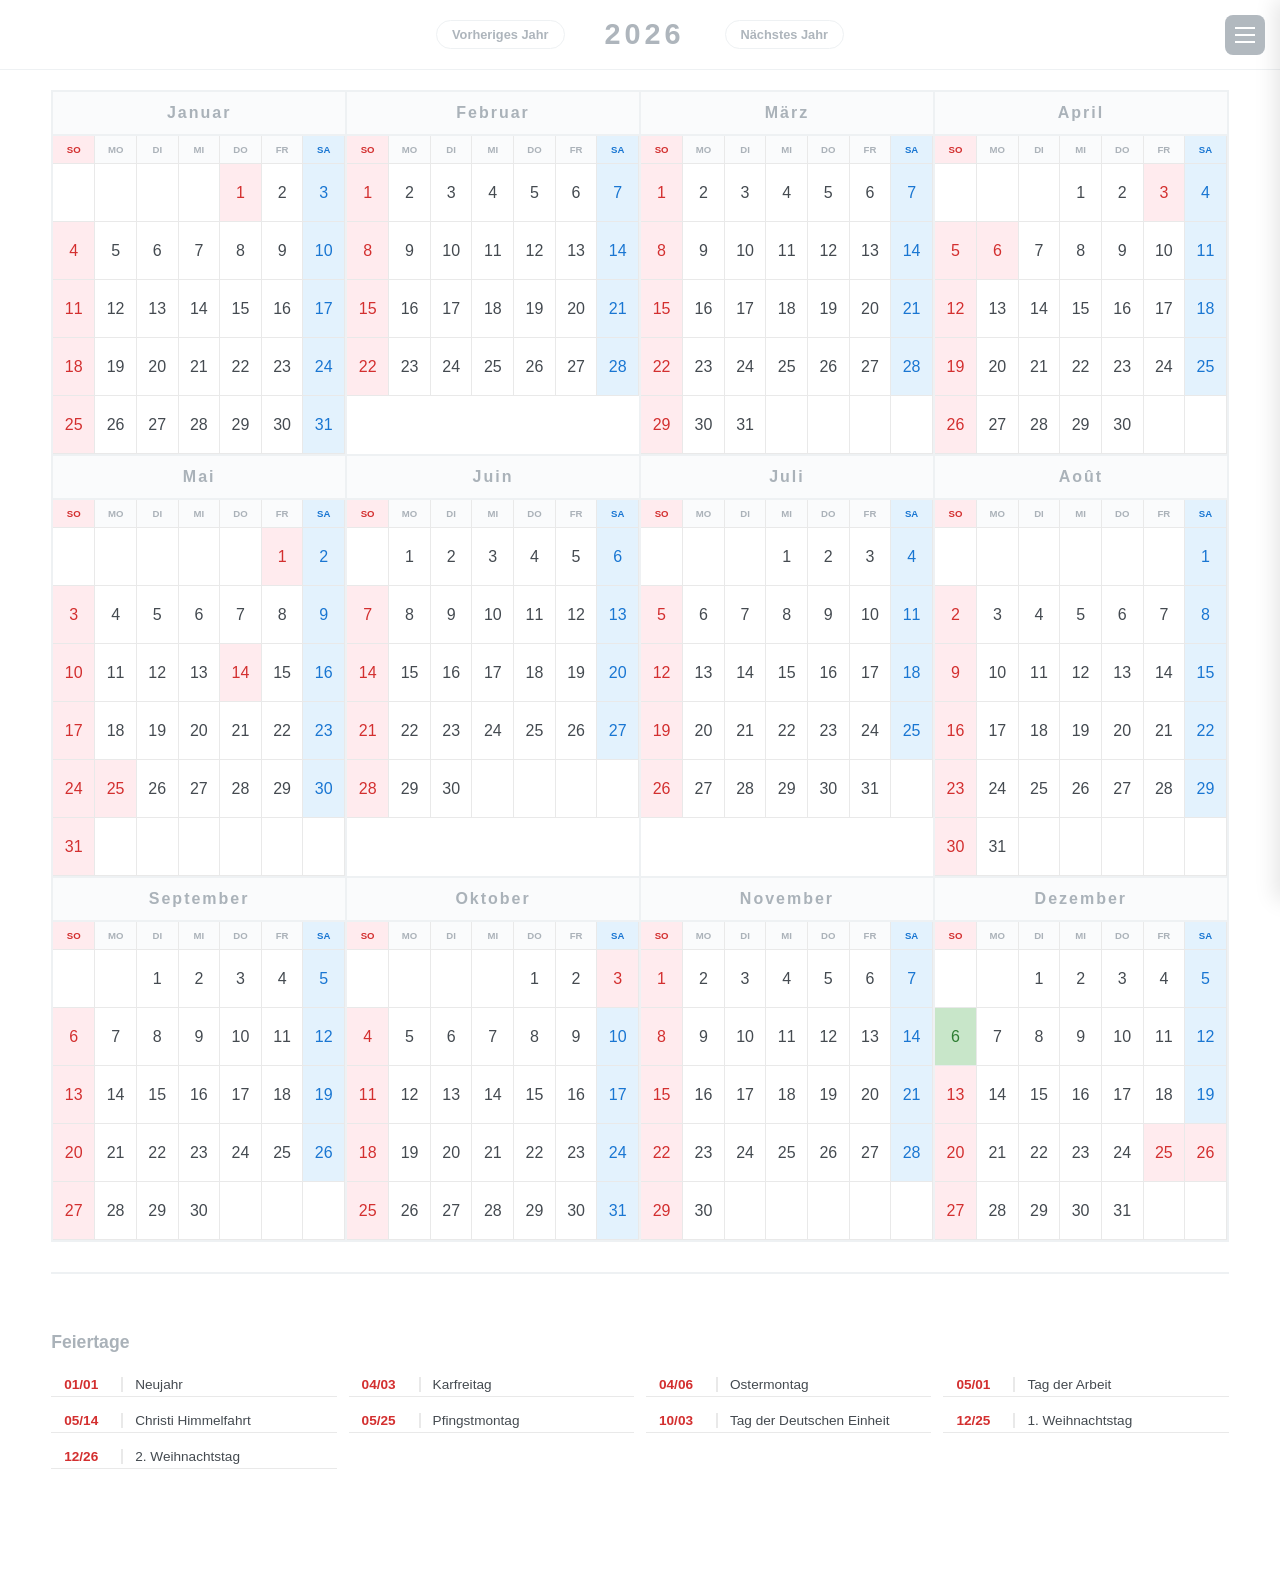
==== de/index.html @ ae0143c9 "add responsive" ====
<!DOCTYPE html>
<html lang="de">
<head>
    <meta charset="UTF-8">
    <meta name="viewport" content="width=device-width, initial-scale=1.0">
    <title>fazzCalendar - DE</title>
    <link rel="stylesheet" href="../css/style.css">
    <link rel="icon" href="../images/favicon.ico">
    <link rel="canonical" href="https://fazzcalendar.netlify.app/de/">
    <link rel="alternate" hreflang="ja" href="https://fazzcalendar.netlify.app/ja/" />
    <link rel="alternate" hreflang="en" href="https://fazzcalendar.netlify.app/en/" />
    <link rel="alternate" hreflang="fr" href="https://fazzcalendar.netlify.app/fr/" />
    <link rel="alternate" hreflang="de" href="https://fazzcalendar.netlify.app/de/" />
    <link rel="alternate" hreflang="es" href="https://fazzcalendar.netlify.app/es/" />
    <link rel="alternate" hreflang="it" href="https://fazzcalendar.netlify.app/it/" />
    <link rel="alternate" hreflang="x-default" href="https://fazzcalendar.netlify.app/en/" />
</head>
<body>
    <header class="top-header">
        <button class="header-btn" id="prevBtn"></button>
        <div class="year-display-top" id="yearDisplayTop" onclick="openYearModal()"></div>
        <button class="header-btn" id="nextBtn"></button>
    </header>

    <div class="year-modal" id="yearModal">
        <div class="year-modal-header" id="modalTitle"></div>
        <div class="year-list" id="yearList"></div>
        <div class="year-modal-footer">
            <button class="modal-close-btn" id="modalCloseBtn" onclick="closeYearModal()"></button>
        </div>
    </div>

    <div class="menu-icon" onclick="toggleMenu()"><span></span><span></span><span></span></div>
    <div class="panel-overlay" id="overlay" onclick="handleOverlayClick()"></div>

    <div class="side-panel" id="sidePanel">
        <div class="menu-section">
            <span class="menu-label">MODE</span>
            <div class="btn-group">
                <button id="themeLight" class="btn-toggle" onclick="updateURLParam('theme', 'light')">Light</button>
                <button id="themeDark" class="btn-toggle" onclick="updateURLParam('theme', 'dark')">Dark</button>
            </div>
        </div>
        <div class="menu-section"><span class="menu-label">LANGUAGE</span><div class="btn-group" id="langSelector"><button class="btn-toggle" onclick="navigateLanguage('ja')">JP</button><button class="btn-toggle" onclick="navigateLanguage('en')">EN</button><button class="btn-toggle" onclick="navigateLanguage('fr')">FR</button><button class="btn-toggle" onclick="navigateLanguage('de')">DE</button><button class="btn-toggle" onclick="navigateLanguage('es')">ES</button><button class="btn-toggle" onclick="navigateLanguage('it')">IT</button></div></div>
        <div class="menu-section"><span class="menu-label">WEEK START</span><div class="btn-group"><button id="startSun" class="btn-toggle" onclick="updateURLParam('start', '0')">Sun</button><button id="startMon" class="btn-toggle" onclick="updateURLParam('start', '1')">Mon</button></div></div>
        <div class="menu-section" id="rokuyoMenu"><span class="menu-label">ROKUYO</span><div class="btn-group"><button id="rokuyoOn" class="btn-toggle" onclick="updateURLParam('rokuyo', 'true')">ON</button><button id="rokuyoOff" class="btn-toggle" onclick="updateURLParam('rokuyo', 'false')">OFF</button></div></div>
    </div>

    <div class="main-wrapper">
        <div class="year-container" id="yearContainer"></div>
        <div class="holiday-list-section"><h3 id="holidayListTitle" style="margin-bottom:20px; font-size:1.1rem; color:var(--btn-gray);"></h3><div class="holiday-grid" id="holidayGrid"></div></div>
    </div>

    <script>
        const DEFAULTS = {
            lang: 'de'
        };
    </script>
    <script src="../javascript/calendar.js"></script>
</body>
</html>
---- css/style.css ----
:root {
    --border-main: #eef1f3; --border-sub: #e9e9e9;
    --bg-body: #ffffff; --bg-card: #ffffff; --bg-header: #fafbfc;
    --text-main: #444a50; 
    --bg-sun-holiday: #ffebee; 
    --bg-sat: #e3f2fd; 
    --color-sun-holiday: #d32f2f; 
    --color-sat: #1976d2; --btn-gray: #aab2b9; --panel-bg: #ffffff;
    --bg-today: #c8e6c9; --text-today: #2e7d32;
}
[data-theme="dark"] {
    --bg-body: #121416; --bg-card: #1c1e22; --bg-header: #24272b;
    --text-main: #d1d2d5; --border-main: #2d3136; --border-sub: #24272b;
    --bg-sun-holiday: #3c1e1e; --bg-sat: #1a2a3a; 
    --color-sun-holiday: #ff8a80; --color-sat: #64b5f6;
    --btn-gray: #5a626a; --panel-bg: #1c1e22;
    --bg-today: #1b3a24; --text-today: #a5d6a7;
}

html, body { 
    margin: 0; padding: 0; background: var(--bg-body); 
    font-family: "Helvetica Neue", Arial, sans-serif; 
    color: var(--text-main); transition: 0.3s; 
}
        
.top-header {
    position: fixed; top: 0; left: 0; width: 100%; height: 70px;
    background: var(--bg-body); opacity: 0.95; backdrop-filter: blur(15px);
    display: flex; justify-content: center; align-items: center;
    border-bottom: 1px solid var(--border-main); z-index: 1500; gap: 20px;
    padding: 0 10px; box-sizing: border-box;
}
.year-display-top { 
    font-size: 1.8rem; font-weight: 700; color: var(--btn-gray); letter-spacing: 4px; 
    min-width: 100px; text-align: center; cursor: pointer; transition: 0.2s;
    padding: 5px 10px; border-radius: 8px;
}
.year-display-top:hover { background: var(--bg-header); color: var(--text-main); }

.header-btn {
    background: transparent; border: 1.5px solid var(--border-main); color: var(--btn-gray);
    padding: 6px 15px; border-radius: 20px; cursor: pointer; font-size: 0.8rem; font-weight: 600;
    white-space: nowrap;
}

/* 年選択モーダル */
.year-modal {
    position: fixed; top: 50%; left: 50%; transform: translate(-50%, -50%) scale(0.9);
    width: 260px; max-height: 400px; background: var(--panel-bg);
    border-radius: 16px; box-shadow: 0 10px 40px rgba(0,0,0,0.2);
    z-index: 3000; display: none; flex-direction: column; opacity: 0; transition: 0.2s;
}
.year-modal.show { display: flex; opacity: 1; transform: translate(-50%, -50%) scale(1); }
.year-modal-header { padding: 15px; text-align: center; font-weight: 700; border-bottom: 1px solid var(--border-main); color: var(--btn-gray); font-size: 0.9rem;}
.year-list { overflow-y: auto; flex-grow: 1; padding: 5px 0; }
.year-item { padding: 10px; text-align: center; cursor: pointer; font-size: 1.1rem; transition: 0.1s; font-weight: 500;}
.year-item:hover { background: var(--bg-header); color: var(--color-sat); }
.year-item.active { font-weight: 700; color: var(--color-sat); background: var(--bg-sat); }
.year-modal-footer { padding: 12px; border-top: 1px solid var(--border-main); text-align: center; }
.modal-close-btn { background: var(--btn-gray); color: #fff; border: none; padding: 8px 24px; border-radius: 20px; cursor: pointer; font-size: 0.75rem; font-weight: 600;}

.main-wrapper { padding: 90px 4% 60px 4%; max-width: 1800px; margin: 0 auto; }
.menu-icon { position: fixed; top: 15px; right: 15px; width: 40px; height: 40px; background: var(--btn-gray); color: #fff; border-radius: 8px; display: flex; flex-direction: column; justify-content: center; align-items: center; cursor: pointer; z-index: 2000; gap: 5px; opacity: 0.9; }
.menu-icon span { width: 20px; height: 2px; background: #fff; }
        
.side-panel { position: fixed; top: 0; right: -320px; width: 320px; height: 100%; background: var(--panel-bg); box-shadow: -5px 0 20px rgba(0,0,0,0.1); transition: 0.3s; z-index: 1900; padding: 80px 25px; box-sizing: border-box; overflow-y: auto;}
.side-panel.open { right: 0; }
.panel-overlay { position: fixed; top: 0; left: 0; width: 100%; height: 100%; background: rgba(0,0,0,0.4); display: none; z-index: 1800; }
.panel-overlay.show { display: block; }
        
.menu-label { font-weight: bold; font-size: 0.75rem; color: var(--btn-gray); margin-bottom: 12px; display: block; border-bottom: 2px solid var(--border-main); padding-bottom: 5px; }
.btn-toggle { background: var(--bg-body); border: 1.5px solid var(--border-main); padding: 8px; border-radius: 6px; cursor: pointer; font-size: 0.75rem; font-weight: 600; flex-grow: 1; color: var(--text-main); min-width: 60px; }
.btn-toggle.active { background: var(--btn-gray); color: #fff; border-color: var(--btn-gray); }

.year-container { display: grid; grid-template-columns: repeat(4, 1fr); border-left: 2.5px solid var(--border-main); border-top: 2.5px solid var(--border-main); }
.month-card { background: var(--bg-card); border-right: 2.5px solid var(--border-main); border-bottom: 2.5px solid var(--border-main); }
.month-title { text-align: center; font-weight: 700; background: var(--bg-header); padding: 12px 0; font-size: 1rem; border-bottom: 2px solid var(--border-main); color: var(--btn-gray); letter-spacing: 2px; }
        
table { width: 100%; border-collapse: collapse; table-layout: fixed; }
th { font-size: 0.6rem; color: #abb2b9; padding: 8px 0; border-right: 1.5px solid var(--border-sub); border-bottom: 1.5px solid var(--border-sub); background: var(--bg-header); font-weight: 600; }
td { text-align: center; height: 55px; border-right: 1.5px solid var(--border-sub); border-bottom: 1.5px solid var(--border-sub); position: relative; }
.date-num { font-size: 1rem; font-weight: 500; display: block; }
.rokuyo { font-size: 0.55rem; opacity: 0.6; display: block; margin-top: 2px; }

.bg-sat { background-color: var(--bg-sat); color: var(--color-sat); }
.bg-sun-holiday { background-color: var(--bg-sun-holiday); color: var(--color-sun-holiday); }

.today-cell { 
    background-color: var(--bg-today) !important; 
    color: var(--text-today) !important;
    font-weight: 700;
}
.today-cell .date-num, .today-cell .rokuyo { color: var(--text-today) !important; }

.holiday-list-section { padding: 40px 0; border-top: 2.5px solid var(--border-main); margin-top: 30px; }
.holiday-grid { display: grid; grid-template-columns: repeat(auto-fill, minmax(260px, 1fr)); gap: 12px; font-size: 0.85rem; }
.holiday-item { display: flex; align-items: center; padding: 4px 0; border-bottom: 1px solid var(--border-sub); }
.holiday-date { font-weight: 700; color: var(--color-sun-holiday); margin-right: 12px; padding-right: 10px; border-right: 2px solid var(--border-sub); min-width: 60px; text-align: center; }

@media (max-width: 1200px) { .year-container { grid-template-columns: repeat(2, 1fr); } }
@media (max-width: 600px) { 
    .year-container { grid-template-columns: 1fr; } 
    .top-header { gap: 10px; height: 65px; }
    .main-wrapper { padding-top: 85px; }

    .year-display-top { 
        font-size: 1.8rem !important;
        letter-spacing: 2px !important; 
        padding: 8px 16px !important;
        min-width: unset !important;
    }
    .header-btn { padding: 6px 10px; font-size: 0.75rem; }

    .year-modal {
        width: 85% !important;
        max-width: 320px !important;
        max-height: 65vh !important;
    }
    .year-modal.show {
        transform: translate(-50%, -50%) scale(1) !important;
    }
    .year-modal-header {
        font-size: 1.1rem !important;
        padding: 16px 15px !important;
    }
    .year-item { 
        padding: 16px 10px !important;
        font-size: 1.3rem !important;
    }
    .modal-close-btn { 
        padding: 12px 32px !important;
        font-size: 0.9rem !important; 
    }

    .side-panel {
        width: 85vw !important;
        right: -85vw !important;
        padding: 80px 20px 40px !important;
    }
    .side-panel.open {
        right: 0 !important;
    }
    .menu-label {
        font-size: 0.9rem !important;
        margin-bottom: 16px !important;
    }
    .btn-toggle {
        padding: 12px 8px !important;
        font-size: 0.85rem !important;
    }

    .menu-icon {
        width: 48px !important;
        height: 48px !important;
        top: 10px !important;
        right: 10px !important;
    }
    .menu-icon span { width: 24px !important; }
}
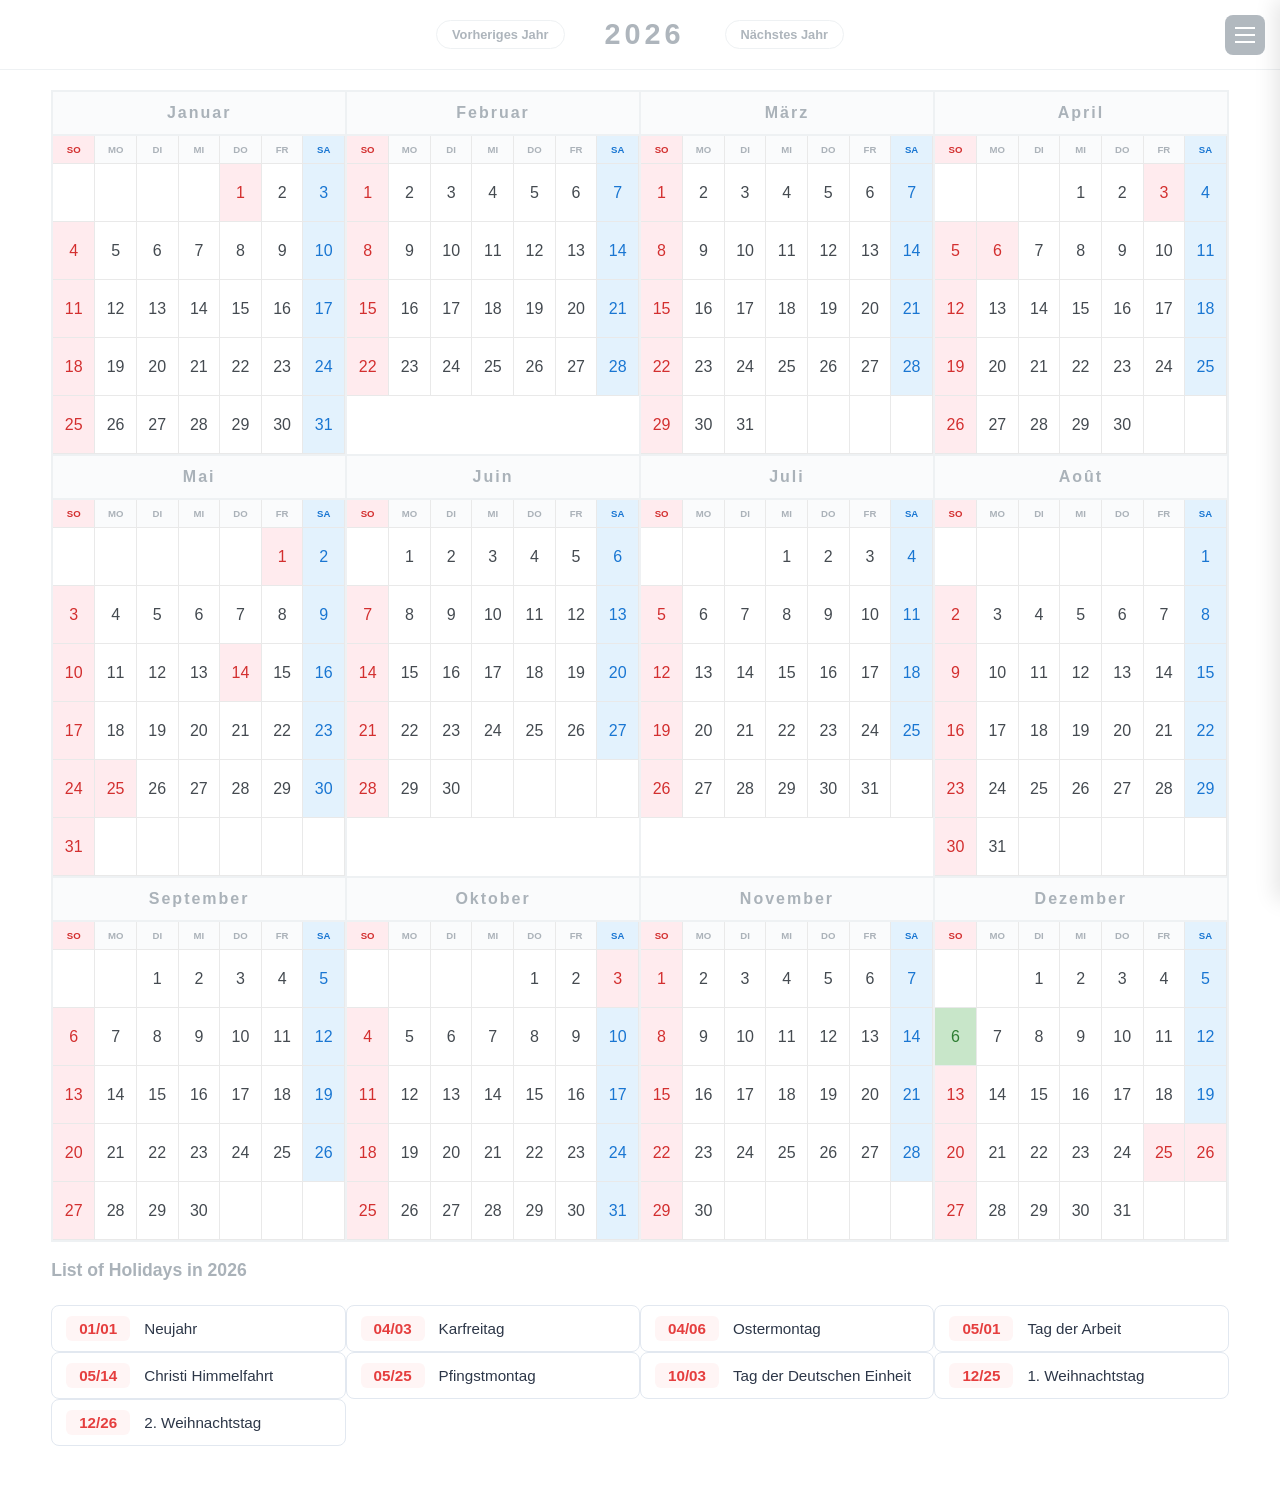
==== commit 0439d7a9: "seo update" ====
--- a/de/index.html
+++ b/de/index.html
@@ -2,8 +2,10 @@
 <html lang="de">
 <head>
     <meta charset="UTF-8">
+    <meta name="google-site-verification" content="pPW5P428T-qloPdu_Ho_XZSA3aO-B0L-JEX5rXoj-fU" />
     <meta name="viewport" content="width=device-width, initial-scale=1.0">
     <title>fazzCalendar - DE</title>
+    <meta id="meta-description" name="description" content="Einfacher Online-Kalender. Sehen Sie schnell die Kalenderdaten, bevorstehende Feiertage und Wochentage in Ihrem Browser an.">
     <link rel="stylesheet" href="../css/style.css">
     <link rel="icon" href="../images/favicon.ico">
     <link rel="canonical" href="https://fazzcalendar.netlify.app/de/">
@@ -52,9 +54,12 @@
     </div>
 
     <script>
-        const DEFAULTS = {
-            lang: 'de'
-        };
+        (function() {
+            const thisYear = new Date().getFullYear(); 
+            document.title = `Kalender ${thisYear} DE`;
+            const descText = `Einfacher Online-Kalender für das Jahr ${thisYear}. Sehen Sie schnell die Kalenderdaten, bevorstehende Feiertage und Wochentage in Ihrem Browser an.`;
+            document.getElementById('meta-description').setAttribute('content', descText);
+        })();
     </script>
     <script src="../javascript/calendar.js"></script>
 </body>
--- a/css/style.css
+++ b/css/style.css
@@ -17,6 +17,22 @@
     --bg-today: #1b3a24; --text-today: #a5d6a7;
 }
 
+[data-theme="dark"] .holiday-item {
+    background-color: #1a202c; /* ダークモード用のカード背景色 */
+    border-color: #2d3748;
+    box-shadow: 0 1px 3px rgba(0, 0, 0, 0.3);
+}
+
+[data-theme="dark"] .holiday-name {
+    background-color: #1a202c;
+    color: #e2e8f0;            /* ダークモード用の明るい文字色 */
+}
+
+[data-theme="dark"] .holiday-date {
+    color: #fc8181;            /* ダークモードで見やすい少し明るい赤 */
+    background-color: #2d1e1e; /* ダークモード用の深い赤背景 */
+}
+
 html, body { 
     margin: 0; padding: 0; background: var(--bg-body); 
     font-family: "Helvetica Neue", Arial, sans-serif; 
@@ -74,7 +90,7 @@
 
 .year-container { display: grid; grid-template-columns: repeat(4, 1fr); border-left: 2.5px solid var(--border-main); border-top: 2.5px solid var(--border-main); }
 .month-card { background: var(--bg-card); border-right: 2.5px solid var(--border-main); border-bottom: 2.5px solid var(--border-main); }
-.month-title { text-align: center; font-weight: 700; background: var(--bg-header); padding: 12px 0; font-size: 1rem; border-bottom: 2px solid var(--border-main); color: var(--btn-gray); letter-spacing: 2px; }
+.month-title { text-align: center; font-weight: 700; background: var(--bg-header); padding: 12px 0; font-size: 1rem; border-bottom: 2px solid var(--border-main); color: var(--btn-gray); letter-spacing: 2px; margin: 0; }
         
 table { width: 100%; border-collapse: collapse; table-layout: fixed; }
 th { font-size: 0.6rem; color: #abb2b9; padding: 8px 0; border-right: 1.5px solid var(--border-sub); border-bottom: 1.5px solid var(--border-sub); background: var(--bg-header); font-weight: 600; }
@@ -92,10 +108,74 @@
 }
 .today-cell .date-num, .today-cell .rokuyo { color: var(--text-today) !important; }
 
-.holiday-list-section { padding: 40px 0; border-top: 2.5px solid var(--border-main); margin-top: 30px; }
-.holiday-grid { display: grid; grid-template-columns: repeat(auto-fill, minmax(260px, 1fr)); gap: 12px; font-size: 0.85rem; }
-.holiday-item { display: flex; align-items: center; padding: 4px 0; border-bottom: 1px solid var(--border-sub); }
-.holiday-date { font-weight: 700; color: var(--color-sun-holiday); margin-right: 12px; padding-right: 10px; border-right: 2px solid var(--border-sub); min-width: 60px; text-align: center; }
+/* 1. リスト全体のコンテナ（親のul） */
+.holiday-list-ul {
+    list-style: none;         /* デフォルトの●ドットを消す */
+    padding: 0;
+    margin: 1.5rem 0 0 0;
+    
+    /* 2列のグリッド配置（スマホは1列、画面が広くなると自動で2〜3列になります） */
+    display: grid;
+    grid-template-columns: repeat(auto-fill, minmax(240px, 1fr));
+    gap: 0;                /* アイテム同士の隙間 */
+}
+
+/* 2. 各祝日アイテム（子のli） */
+.holiday-item {
+    display: flex;
+    align-items: center;      /* 日付と祝日名を上下中央で揃える */
+    padding: 10px 14px;
+    background-color: var(--card-bg, #ffffff); /* 背景色（変数、無ければ白） */
+    border: 1px solid var(--border-color, #e2e8f0);
+    border-radius: 8px;       /* 角丸 */
+    box-shadow: none;
+    overflow: visible; 
+}
+
+/* 3. 日付部分（<time> タグ） */
+.holiday-date {
+    font-family: 'Helvetica Neue', Arial, sans-serif;
+    font-weight: 700;         /* 太字 */
+    font-size: 0.95rem;
+    color: #e53e3e;           /* 祝日らしいパッと目を引く赤色 */
+    background-color: #fff5f5; /* 薄い赤の背景 */
+    padding: 4px 8px;
+    border-radius: 6px;       /* 日付バッジ風の角丸 */
+    margin-right: 14px;       /* 祝日名との間隔 */
+    min-width: 48px;          /* 「10/12」など文字数が変わっても幅を固定 */
+    text-align: center;
+    flex-shrink: 0;           /* 画面が狭くなっても日付が潰れないように固定 */
+}
+
+/* 4. 祝日名部分（<span> タグ） */
+.holiday-name {
+    font-size: 0.95rem;
+    font-weight: 500;
+    color: var(--text-color, #2d3748); /* 文字色（ダークグレー） */
+    white-space: nowrap;      /* 文字の途中で改行させない */
+    overflow: hidden;
+    text-overflow: ellipsis;  /* 長すぎる祝日名は「...」で省略 */
+
+    background-color: var(--card-bg, #ffffff);
+    position: relative;
+    z-index: 1;
+}
+
+.holiday-item:hover .holiday-name {
+    /* 省略制限をその場で解除 */
+    overflow: visible;
+    text-overflow: clip;
+    white-space: nowrap; /* 改行はさせず、1行のまま右へ伸ばす */
+
+    /* マス目の右枠線を飛び越えて、右側へどこまでも文字を伸ばす */
+    width: max-content; 
+    
+    /* 隣の列（右側のマス）の文字や線の上に重なるように最前面へ引き上げる */
+    z-index: 999; 
+    
+    /* 文字の右側に少しだけ余白を作って読みやすくする */
+    padding-right: 12px; 
+}
 
 @media (max-width: 1200px) { .year-container { grid-template-columns: repeat(2, 1fr); } }
 @media (max-width: 600px) { 
